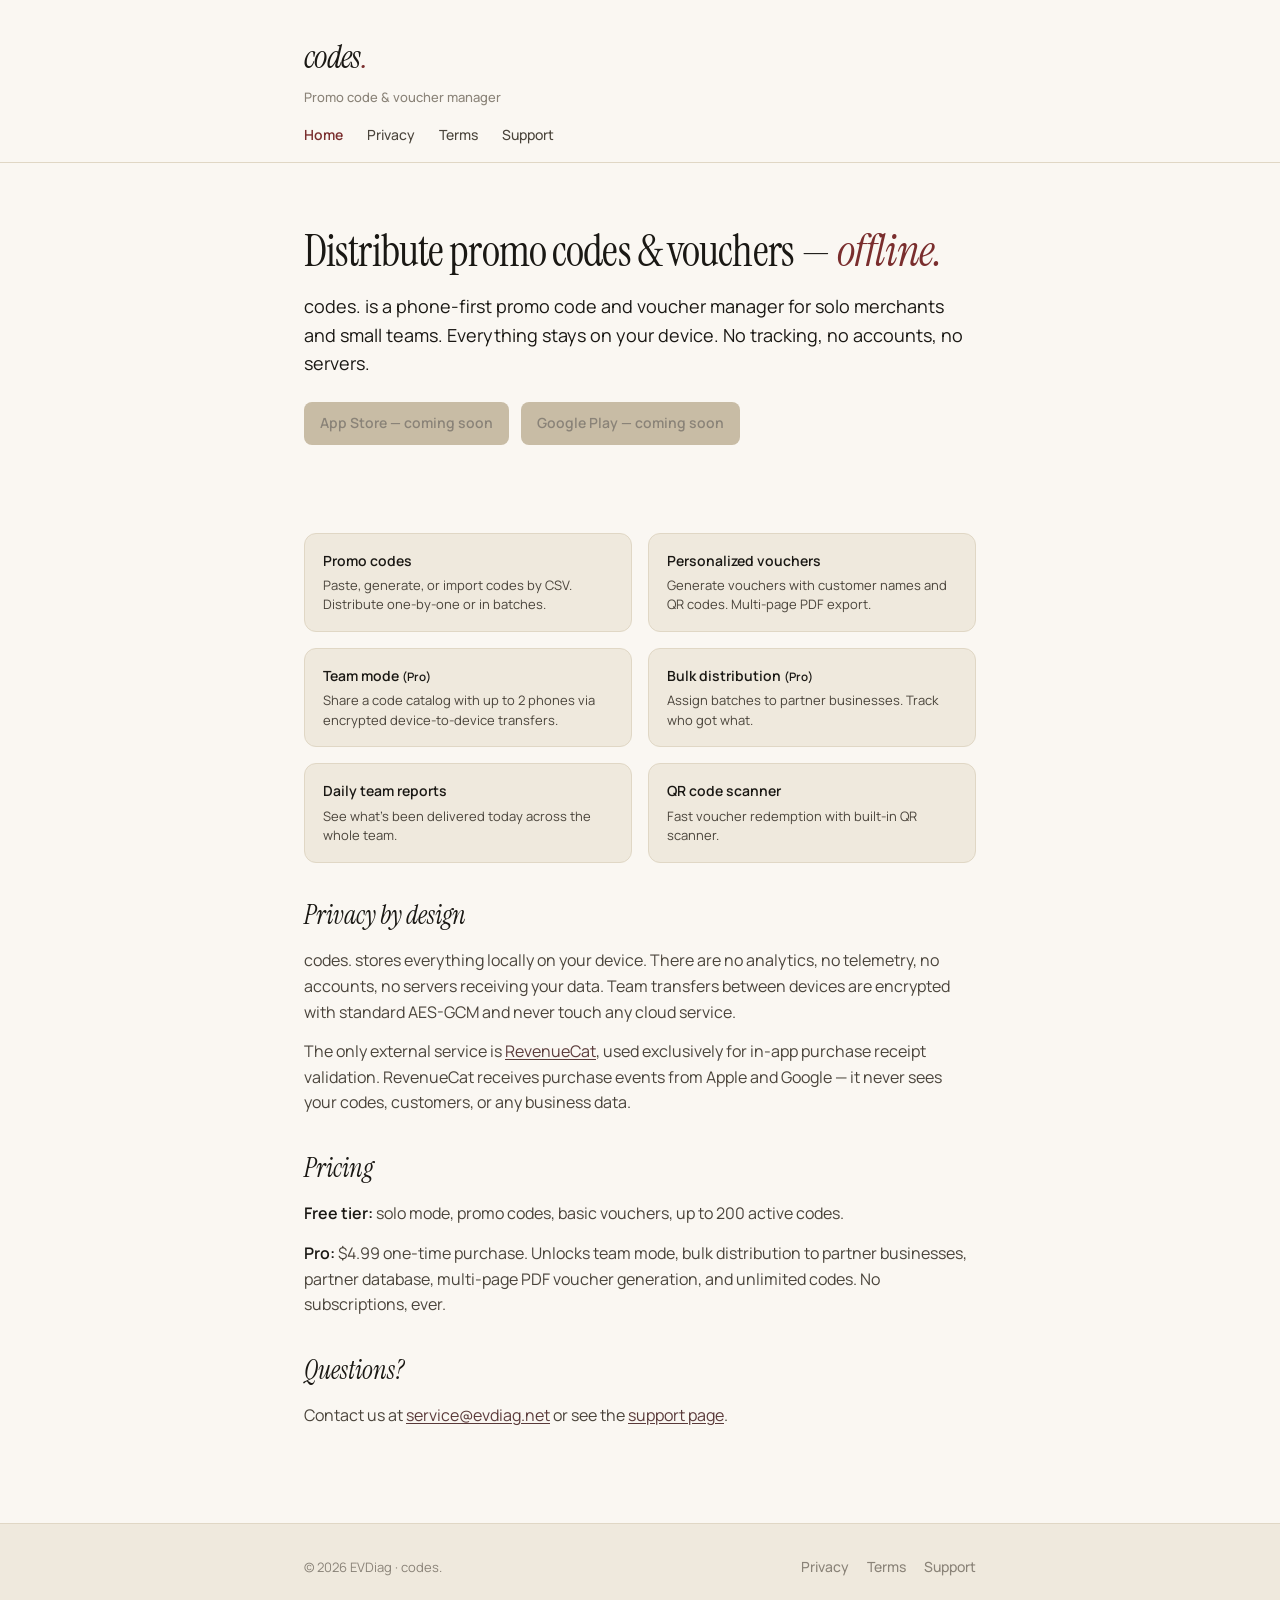
==== index.html @ fb245949 "Initial commit: static site for codes.evdiag.net" ====
<!DOCTYPE html>
<html lang="en">
<head>
  <meta charset="UTF-8">
  <meta name="viewport" content="width=device-width, initial-scale=1.0">
  <title>codes. — promo code & voucher manager</title>
  <meta name="description" content="Offline promo code and voucher distribution for solo merchants and small teams. No tracking, no accounts, no servers. iOS and Android.">
  <link rel="stylesheet" href="style.css">
  <link rel="icon" type="image/png" href="/favicon.png">
  <meta property="og:title" content="codes. — promo code & voucher manager">
  <meta property="og:description" content="Distribute promo codes and vouchers offline. Team-shareable. No tracking.">
  <meta property="og:type" content="website">
  <meta property="og:url" content="https://codes.evdiag.net">
</head>
<body>

<header>
  <div class="container">
    <a href="/" class="brand">codes<span class="dot">.</span></a>
    <div class="tagline">Promo code &amp; voucher manager</div>
    <nav>
      <a href="/" class="active">Home</a>
      <a href="/privacy">Privacy</a>
      <a href="/terms">Terms</a>
      <a href="/support">Support</a>
    </nav>
  </div>
</header>

<main>
  <div class="container">

    <section class="hero">
      <h1>Distribute promo codes &amp; vouchers — <em>offline.</em></h1>
      <p class="lead">
        codes. is a phone-first promo code and voucher manager for solo merchants and small teams.
        Everything stays on your device. No tracking, no accounts, no servers.
      </p>

      <div class="store-buttons">
        <a href="#" class="store-btn disabled">App Store — coming soon</a>
        <a href="#" class="store-btn disabled">Google Play — coming soon</a>
      </div>
    </section>

    <section class="hero-features">
      <div class="feature">
        <div class="feature-title">Promo codes</div>
        <div class="feature-body">Paste, generate, or import codes by CSV. Distribute one-by-one or in batches.</div>
      </div>
      <div class="feature">
        <div class="feature-title">Personalized vouchers</div>
        <div class="feature-body">Generate vouchers with customer names and QR codes. Multi-page PDF export.</div>
      </div>
      <div class="feature">
        <div class="feature-title">Team mode <small>(Pro)</small></div>
        <div class="feature-body">Share a code catalog with up to 2 phones via encrypted device-to-device transfers.</div>
      </div>
      <div class="feature">
        <div class="feature-title">Bulk distribution <small>(Pro)</small></div>
        <div class="feature-body">Assign batches to partner businesses. Track who got what.</div>
      </div>
      <div class="feature">
        <div class="feature-title">Daily team reports</div>
        <div class="feature-body">See what's been delivered today across the whole team.</div>
      </div>
      <div class="feature">
        <div class="feature-title">QR code scanner</div>
        <div class="feature-body">Fast voucher redemption with built-in QR scanner.</div>
      </div>
    </section>

    <h2>Privacy by design</h2>
    <p>
      codes. stores everything locally on your device. There are no analytics, no telemetry,
      no accounts, no servers receiving your data. Team transfers between devices are encrypted
      with standard AES-GCM and never touch any cloud service.
    </p>
    <p>
      The only external service is <a href="https://www.revenuecat.com/">RevenueCat</a>, used
      exclusively for in-app purchase receipt validation. RevenueCat receives purchase events
      from Apple and Google — it never sees your codes, customers, or any business data.
    </p>

    <h2>Pricing</h2>
    <p>
      <strong>Free tier:</strong> solo mode, promo codes, basic vouchers, up to 200 active codes.
    </p>
    <p>
      <strong>Pro:</strong> $4.99 one-time purchase. Unlocks team mode, bulk distribution to partner
      businesses, partner database, multi-page PDF voucher generation, and unlimited codes.
      No subscriptions, ever.
    </p>

    <h2>Questions?</h2>
    <p>
      Contact us at <a href="mailto:service@evdiag.net">service@evdiag.net</a> or
      see the <a href="/support">support page</a>.
    </p>

  </div>
</main>

<footer>
  <div class="container">
    <div>&copy; 2026 EVDiag · codes.</div>
    <nav>
      <a href="/privacy">Privacy</a>
      <a href="/terms">Terms</a>
      <a href="/support">Support</a>
    </nav>
  </div>
</footer>

</body>
</html>
---- style.css ----
/* codes.evdiag.net — minimal styling, matches app aesthetic */

@import url('https://fonts.googleapis.com/css2?family=Instrument+Serif:ital@0;1&family=Manrope:wght@400;500;600;700&display=swap');

:root {
  --paper:        #faf7f2;
  --paper-2:      #efe9dd;
  --ink:          #1a1814;
  --ink-soft:     #4a443b;
  --muted:        #8a8378;
  --rule:         #e0d7c5;
  --rule-strong:  #c8bca5;
  --accent:       #7A2E2E;    /* maroon — same as app */
  --accent-soft:  #c4978e;
  --blue:         #1F4D6B;    /* promo accent */
  --link:         #5a3a3a;
}

* { box-sizing: border-box; margin: 0; padding: 0; }

html {
  font-family: 'Manrope', system-ui, -apple-system, sans-serif;
  font-size: 16px;
  line-height: 1.6;
  color: var(--ink);
  background: var(--paper);
  -webkit-text-size-adjust: 100%;
}

body {
  min-height: 100vh;
  display: flex;
  flex-direction: column;
}

.container {
  max-width: 720px;
  margin: 0 auto;
  padding: 0 24px;
  width: 100%;
}

/* ─── Header ─────────────────────────────────────────────── */

header {
  padding: 32px 0 16px;
  border-bottom: 1px solid var(--rule);
  margin-bottom: 32px;
}

.brand {
  font-family: 'Instrument Serif', serif;
  font-style: italic;
  font-size: 32px;
  font-weight: 400;
  color: var(--ink);
  text-decoration: none;
  letter-spacing: -0.02em;
}

.brand:hover { color: var(--accent); }

.brand .dot { color: var(--accent); }

.tagline {
  font-size: 13px;
  color: var(--muted);
  margin-top: 4px;
  font-weight: 500;
}

nav {
  margin-top: 16px;
  display: flex;
  gap: 24px;
  flex-wrap: wrap;
  font-size: 14px;
}

nav a {
  color: var(--ink-soft);
  text-decoration: none;
  font-weight: 500;
}

nav a:hover { color: var(--accent); }

nav a.active { color: var(--accent); font-weight: 600; }

/* ─── Main content ────────────────────────────────────────── */

main {
  flex: 1;
  padding: 8px 0 80px;
}

h1 {
  font-family: 'Instrument Serif', serif;
  font-weight: 400;
  font-size: 44px;
  line-height: 1.1;
  margin-bottom: 16px;
  letter-spacing: -0.02em;
}

h1 em {
  font-style: italic;
  color: var(--accent);
}

h2 {
  font-family: 'Instrument Serif', serif;
  font-style: italic;
  font-weight: 400;
  font-size: 26px;
  margin: 32px 0 12px;
  color: var(--ink);
}

h3 {
  font-size: 16px;
  font-weight: 600;
  margin: 20px 0 8px;
  color: var(--ink);
}

p {
  margin-bottom: 14px;
  color: var(--ink-soft);
}

p.lead {
  font-size: 18px;
  color: var(--ink);
  margin-bottom: 24px;
}

ul, ol {
  padding-left: 24px;
  margin-bottom: 16px;
  color: var(--ink-soft);
}

li { margin-bottom: 6px; }

a { color: var(--link); text-decoration: underline; text-underline-offset: 2px; }
a:hover { color: var(--accent); }

strong { color: var(--ink); font-weight: 600; }

code {
  background: var(--paper-2);
  padding: 2px 6px;
  border-radius: 4px;
  font-size: 13px;
  font-family: 'SF Mono', Menlo, Consolas, monospace;
}

hr {
  border: none;
  border-top: 1px solid var(--rule);
  margin: 32px 0;
}

/* ─── Landing page hero ───────────────────────────────────── */

.hero {
  padding: 24px 0 32px;
}

.hero-features {
  display: grid;
  grid-template-columns: 1fr;
  gap: 16px;
  margin: 32px 0;
}

@media (min-width: 600px) {
  .hero-features {
    grid-template-columns: 1fr 1fr;
  }
}

.feature {
  background: var(--paper-2);
  padding: 16px 18px;
  border-radius: 12px;
  border: 1px solid var(--rule);
}

.feature-title {
  font-weight: 600;
  font-size: 14px;
  color: var(--ink);
  margin-bottom: 4px;
}

.feature-body {
  font-size: 13px;
  color: var(--ink-soft);
  line-height: 1.5;
}

.store-buttons {
  display: flex;
  gap: 12px;
  flex-wrap: wrap;
  margin: 24px 0;
}

.store-btn {
  display: inline-flex;
  align-items: center;
  gap: 8px;
  padding: 10px 16px;
  background: var(--ink);
  color: var(--paper);
  text-decoration: none;
  border-radius: 8px;
  font-size: 14px;
  font-weight: 600;
  transition: opacity 0.15s;
}

.store-btn:hover {
  color: var(--paper);
  opacity: 0.85;
}

.store-btn.disabled {
  background: var(--rule-strong);
  color: var(--muted);
  cursor: not-allowed;
  pointer-events: none;
}

/* ─── Legal page meta ─────────────────────────────────────── */

.legal-meta {
  font-size: 13px;
  color: var(--muted);
  padding: 8px 0 24px;
  border-bottom: 1px solid var(--rule);
  margin-bottom: 24px;
}

.legal-meta strong { color: var(--ink-soft); }

/* ─── Footer ──────────────────────────────────────────────── */

footer {
  background: var(--paper-2);
  border-top: 1px solid var(--rule);
  padding: 32px 0;
  margin-top: auto;
}

footer .container {
  display: flex;
  justify-content: space-between;
  align-items: center;
  flex-wrap: wrap;
  gap: 16px;
  font-size: 13px;
  color: var(--muted);
}

footer nav {
  margin: 0;
  gap: 18px;
}

footer nav a {
  color: var(--muted);
}

footer nav a:hover {
  color: var(--accent);
}

/* ─── Mobile tweaks ───────────────────────────────────────── */

@media (max-width: 600px) {
  .container { padding: 0 20px; }
  h1 { font-size: 34px; }
  h2 { font-size: 22px; }
  header { padding: 24px 0 12px; margin-bottom: 24px; }
  main { padding: 0 0 48px; }
  .brand { font-size: 28px; }
  footer .container { flex-direction: column; text-align: center; }
}
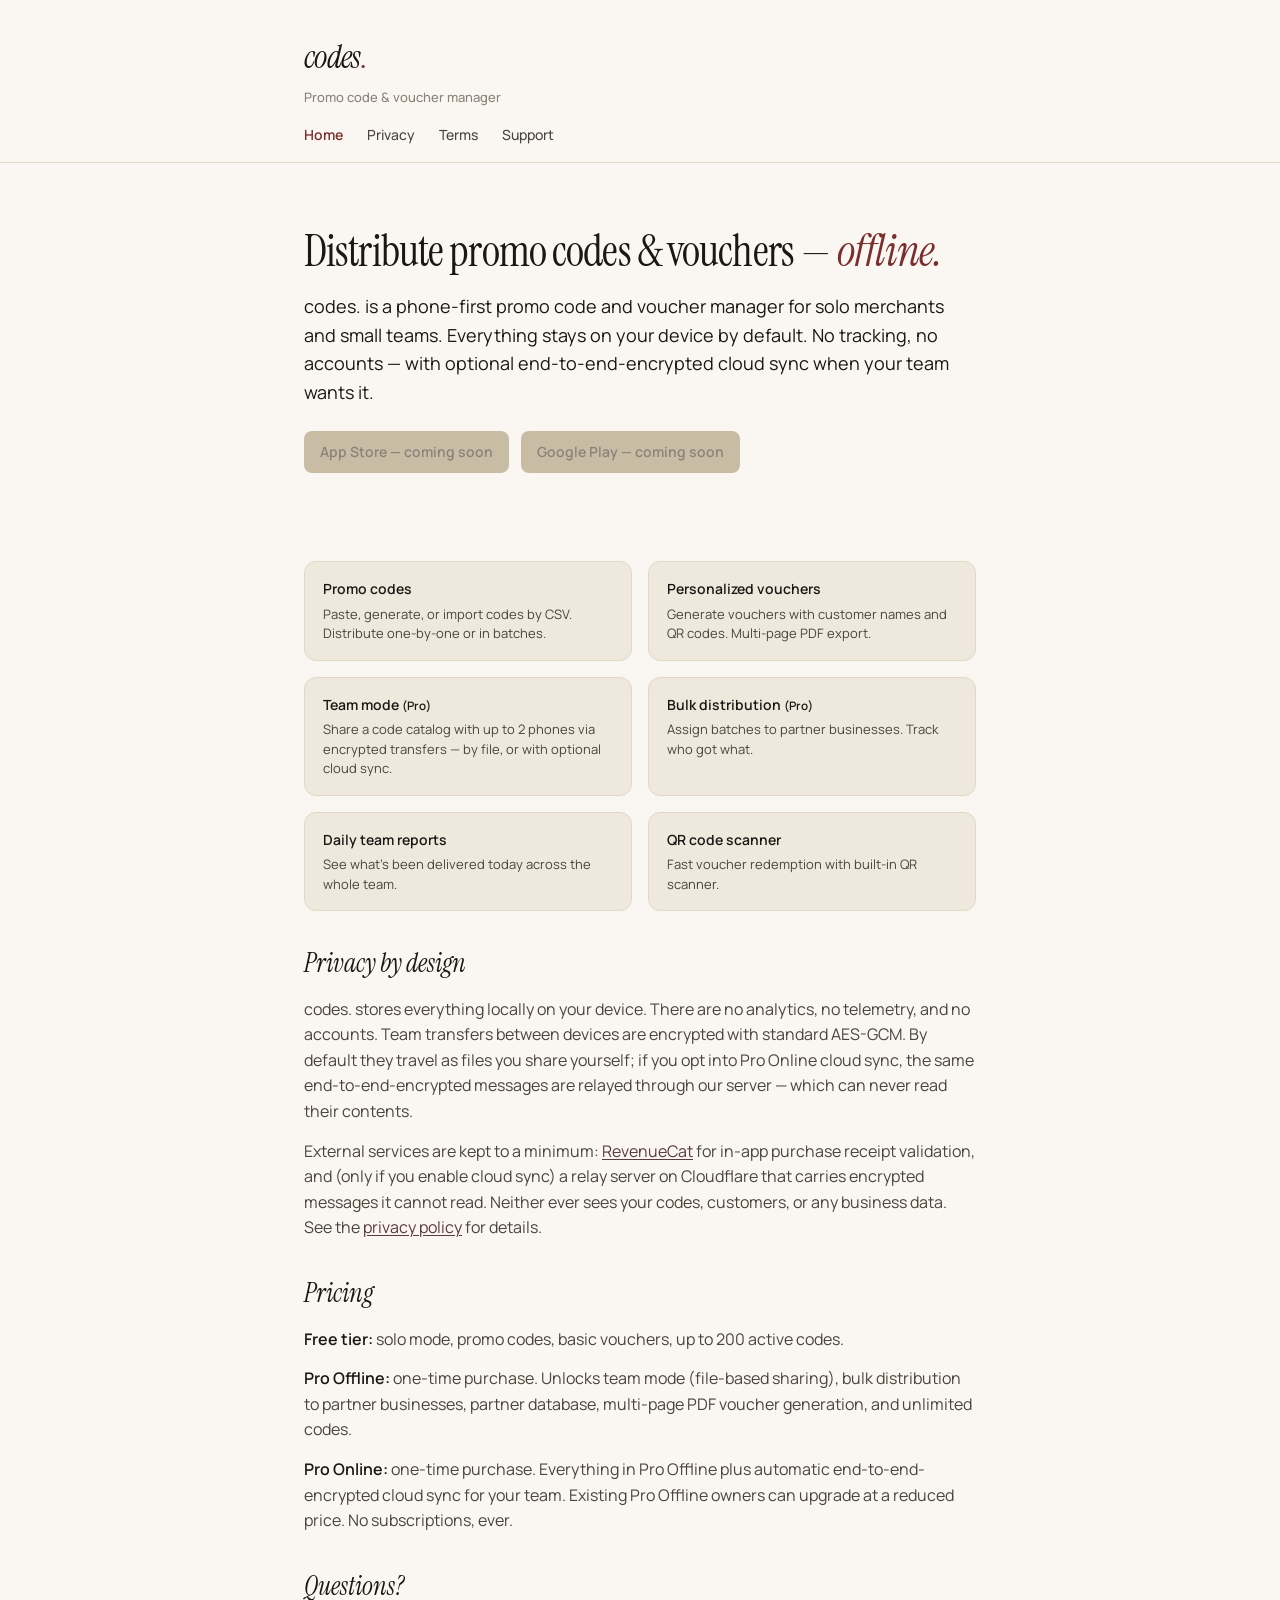
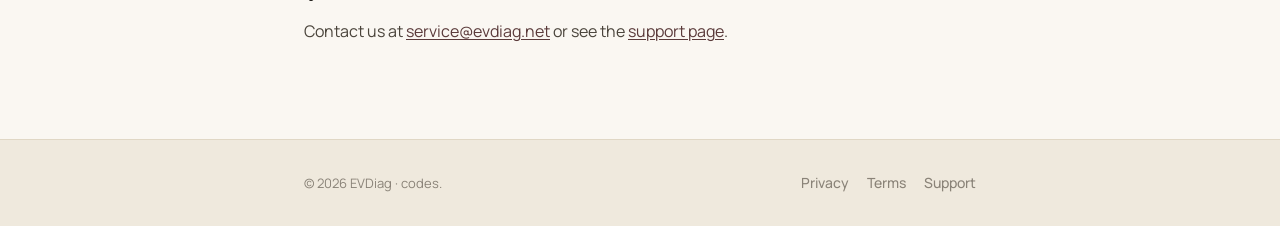
==== commit a91ef4dc: "docs: update site for optional cloud sync — privacy relay data model + account-deletion section, ter" ====
--- a/index.html
+++ b/index.html
@@ -4,11 +4,11 @@
   <meta charset="UTF-8">
   <meta name="viewport" content="width=device-width, initial-scale=1.0">
   <title>codes. — promo code & voucher manager</title>
-  <meta name="description" content="Offline promo code and voucher distribution for solo merchants and small teams. No tracking, no accounts, no servers. iOS and Android.">
+  <meta name="description" content="Offline-first promo code and voucher distribution for solo merchants and small teams. No tracking, no accounts. Optional encrypted cloud sync. iOS and Android.">
   <link rel="stylesheet" href="style.css">
   <link rel="icon" type="image/png" href="/favicon.png">
   <meta property="og:title" content="codes. — promo code & voucher manager">
-  <meta property="og:description" content="Distribute promo codes and vouchers offline. Team-shareable. No tracking.">
+  <meta property="og:description" content="Distribute promo codes and vouchers offline-first. Team-shareable, with optional encrypted cloud sync. No tracking.">
   <meta property="og:type" content="website">
   <meta property="og:url" content="https://codes.evdiag.net">
 </head>
@@ -34,7 +34,8 @@
       <h1>Distribute promo codes &amp; vouchers — <em>offline.</em></h1>
       <p class="lead">
         codes. is a phone-first promo code and voucher manager for solo merchants and small teams.
-        Everything stays on your device. No tracking, no accounts, no servers.
+        Everything stays on your device by default. No tracking, no accounts — with optional
+        end-to-end-encrypted cloud sync when your team wants it.
       </p>
 
       <div class="store-buttons">
@@ -54,7 +55,7 @@
       </div>
       <div class="feature">
         <div class="feature-title">Team mode <small>(Pro)</small></div>
-        <div class="feature-body">Share a code catalog with up to 2 phones via encrypted device-to-device transfers.</div>
+        <div class="feature-body">Share a code catalog with up to 2 phones via encrypted transfers — by file, or with optional cloud sync.</div>
       </div>
       <div class="feature">
         <div class="feature-title">Bulk distribution <small>(Pro)</small></div>
@@ -73,13 +74,16 @@
     <h2>Privacy by design</h2>
     <p>
       codes. stores everything locally on your device. There are no analytics, no telemetry,
-      no accounts, no servers receiving your data. Team transfers between devices are encrypted
-      with standard AES-GCM and never touch any cloud service.
+      and no accounts. Team transfers between devices are encrypted with standard AES-GCM. By
+      default they travel as files you share yourself; if you opt into Pro Online cloud sync,
+      the same end-to-end-encrypted messages are relayed through our server — which can never
+      read their contents.
     </p>
     <p>
-      The only external service is <a href="https://www.revenuecat.com/">RevenueCat</a>, used
-      exclusively for in-app purchase receipt validation. RevenueCat receives purchase events
-      from Apple and Google — it never sees your codes, customers, or any business data.
+      External services are kept to a minimum: <a href="https://www.revenuecat.com/">RevenueCat</a>
+      for in-app purchase receipt validation, and (only if you enable cloud sync) a relay server
+      on Cloudflare that carries encrypted messages it cannot read. Neither ever sees your codes,
+      customers, or any business data. See the <a href="/privacy">privacy policy</a> for details.
     </p>
 
     <h2>Pricing</h2>
@@ -87,9 +91,14 @@
       <strong>Free tier:</strong> solo mode, promo codes, basic vouchers, up to 200 active codes.
     </p>
     <p>
-      <strong>Pro:</strong> $4.99 one-time purchase. Unlocks team mode, bulk distribution to partner
-      businesses, partner database, multi-page PDF voucher generation, and unlimited codes.
-      No subscriptions, ever.
+      <strong>Pro Offline:</strong> one-time purchase. Unlocks team mode (file-based sharing),
+      bulk distribution to partner businesses, partner database, multi-page PDF voucher
+      generation, and unlimited codes.
+    </p>
+    <p>
+      <strong>Pro Online:</strong> one-time purchase. Everything in Pro Offline plus automatic
+      end-to-end-encrypted cloud sync for your team. Existing Pro Offline owners can upgrade at a
+      reduced price. No subscriptions, ever.
     </p>
 
     <h2>Questions?</h2>
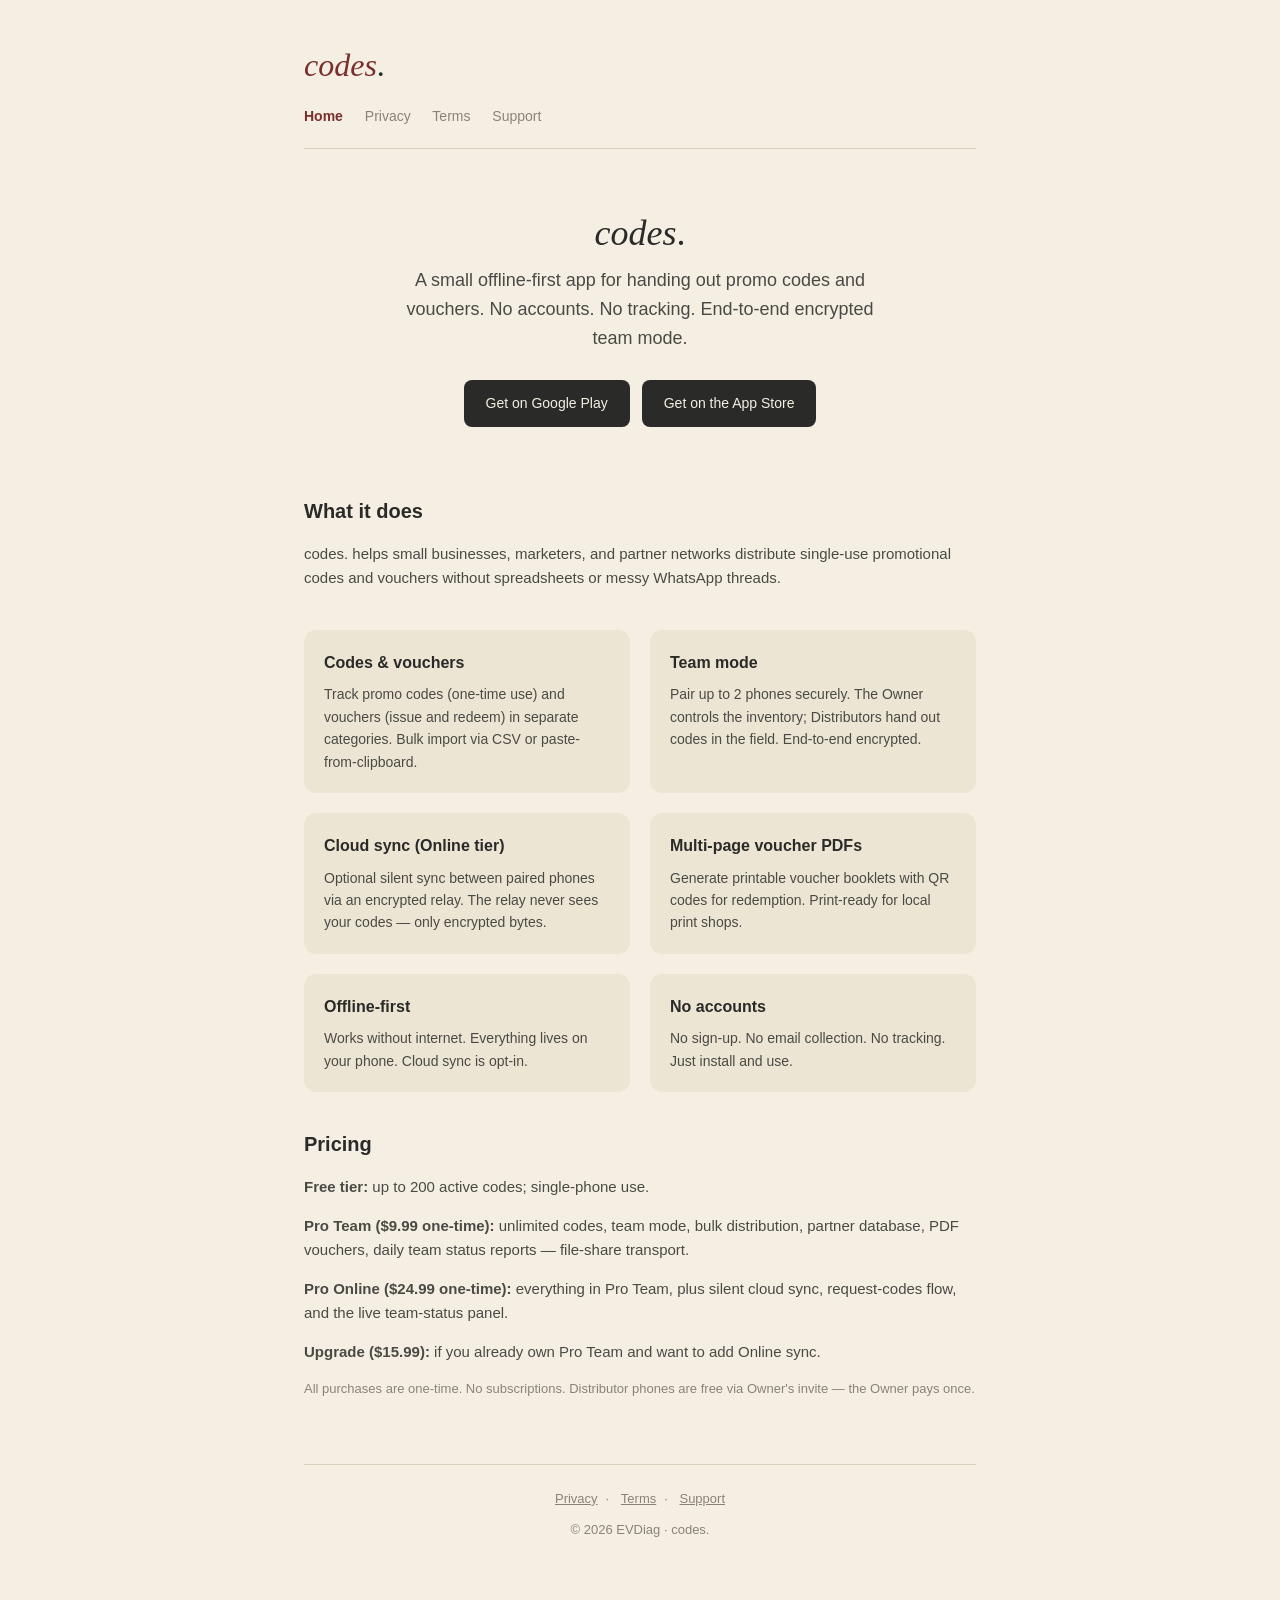
==== commit 2ad63d07: "Initial commit: static site for codes.evdiag.net" ====
--- a/index.html
+++ b/index.html
@@ -1,125 +1,82 @@
 <!DOCTYPE html>
 <html lang="en">
 <head>
-  <meta charset="UTF-8">
-  <meta name="viewport" content="width=device-width, initial-scale=1.0">
-  <title>codes. — promo code & voucher manager</title>
-  <meta name="description" content="Offline-first promo code and voucher distribution for solo merchants and small teams. No tracking, no accounts. Optional encrypted cloud sync. iOS and Android.">
-  <link rel="stylesheet" href="style.css">
-  <link rel="icon" type="image/png" href="/favicon.png">
-  <meta property="og:title" content="codes. — promo code & voucher manager">
-  <meta property="og:description" content="Distribute promo codes and vouchers offline-first. Team-shareable, with optional encrypted cloud sync. No tracking.">
-  <meta property="og:type" content="website">
-  <meta property="og:url" content="https://codes.evdiag.net">
+  <meta charset="utf-8">
+  <meta name="viewport" content="width=device-width, initial-scale=1">
+  <title>codes. — promo code & voucher distribution for small teams</title>
+  <meta name="description" content="A small offline-first app for handing out promo codes and vouchers. No accounts. No tracking. End-to-end encrypted team mode.">
+  <link rel="stylesheet" href="/style.css">
 </head>
 <body>
-
-<header>
-  <div class="container">
-    <a href="/" class="brand">codes<span class="dot">.</span></a>
-    <div class="tagline">Promo code &amp; voucher manager</div>
-    <nav>
-      <a href="/" class="active">Home</a>
-      <a href="/privacy">Privacy</a>
-      <a href="/terms">Terms</a>
-      <a href="/support">Support</a>
-    </nav>
-  </div>
-</header>
-
-<main>
-  <div class="container">
+  <div class="wrap">
+    <header>
+      <a href="/" class="brand">codes<span class="dot">.</span></a>
+      <nav>
+        <a href="/" class="active">Home</a>
+        <a href="/privacy">Privacy</a>
+        <a href="/terms">Terms</a>
+        <a href="/support">Support</a>
+      </nav>
+    </header>
 
     <section class="hero">
-      <h1>Distribute promo codes &amp; vouchers — <em>offline.</em></h1>
-      <p class="lead">
-        codes. is a phone-first promo code and voucher manager for solo merchants and small teams.
-        Everything stays on your device by default. No tracking, no accounts — with optional
-        end-to-end-encrypted cloud sync when your team wants it.
-      </p>
+      <h1>codes<span style="color:var(--ink);font-style:normal">.</span></h1>
+      <p class="tagline">A small offline-first app for handing out promo codes and vouchers. No accounts. No tracking. End-to-end encrypted team mode.</p>
 
-      <div class="store-buttons">
-        <a href="#" class="store-btn disabled">App Store — coming soon</a>
-        <a href="#" class="store-btn disabled">Google Play — coming soon</a>
+      <div class="store-badges">
+        <a href="https://play.google.com/store/apps/details?id=com.rfmot.promocodes">Get on Google Play</a>
+        <a href="https://apps.apple.com/app/id6772552895">Get on the App Store</a>
       </div>
     </section>
 
-    <section class="hero-features">
-      <div class="feature">
-        <div class="feature-title">Promo codes</div>
-        <div class="feature-body">Paste, generate, or import codes by CSV. Distribute one-by-one or in batches.</div>
-      </div>
-      <div class="feature">
-        <div class="feature-title">Personalized vouchers</div>
-        <div class="feature-body">Generate vouchers with customer names and QR codes. Multi-page PDF export.</div>
-      </div>
-      <div class="feature">
-        <div class="feature-title">Team mode <small>(Pro)</small></div>
-        <div class="feature-body">Share a code catalog with up to 2 phones via encrypted transfers — by file, or with optional cloud sync.</div>
-      </div>
-      <div class="feature">
-        <div class="feature-title">Bulk distribution <small>(Pro)</small></div>
-        <div class="feature-body">Assign batches to partner businesses. Track who got what.</div>
-      </div>
-      <div class="feature">
-        <div class="feature-title">Daily team reports</div>
-        <div class="feature-body">See what's been delivered today across the whole team.</div>
-      </div>
-      <div class="feature">
-        <div class="feature-title">QR code scanner</div>
-        <div class="feature-body">Fast voucher redemption with built-in QR scanner.</div>
+    <section>
+      <h2>What it does</h2>
+      <p>codes. helps small businesses, marketers, and partner networks distribute single-use promotional codes and vouchers without spreadsheets or messy WhatsApp threads.</p>
+
+      <div class="features">
+        <div class="feature">
+          <h3>Codes & vouchers</h3>
+          <p>Track promo codes (one-time use) and vouchers (issue and redeem) in separate categories. Bulk import via CSV or paste-from-clipboard.</p>
+        </div>
+        <div class="feature">
+          <h3>Team mode</h3>
+          <p>Pair up to 2 phones securely. The Owner controls the inventory; Distributors hand out codes in the field. End-to-end encrypted.</p>
+        </div>
+        <div class="feature">
+          <h3>Cloud sync (Online tier)</h3>
+          <p>Optional silent sync between paired phones via an encrypted relay. The relay never sees your codes — only encrypted bytes.</p>
+        </div>
+        <div class="feature">
+          <h3>Multi-page voucher PDFs</h3>
+          <p>Generate printable voucher booklets with QR codes for redemption. Print-ready for local print shops.</p>
+        </div>
+        <div class="feature">
+          <h3>Offline-first</h3>
+          <p>Works without internet. Everything lives on your phone. Cloud sync is opt-in.</p>
+        </div>
+        <div class="feature">
+          <h3>No accounts</h3>
+          <p>No sign-up. No email collection. No tracking. Just install and use.</p>
+        </div>
       </div>
     </section>
 
-    <h2>Privacy by design</h2>
-    <p>
-      codes. stores everything locally on your device. There are no analytics, no telemetry,
-      and no accounts. Team transfers between devices are encrypted with standard AES-GCM. By
-      default they travel as files you share yourself; if you opt into Pro Online cloud sync,
-      the same end-to-end-encrypted messages are relayed through our server — which can never
-      read their contents.
-    </p>
-    <p>
-      External services are kept to a minimum: <a href="https://www.revenuecat.com/">RevenueCat</a>
-      for in-app purchase receipt validation, and (only if you enable cloud sync) a relay server
-      on Cloudflare that carries encrypted messages it cannot read. Neither ever sees your codes,
-      customers, or any business data. See the <a href="/privacy">privacy policy</a> for details.
-    </p>
+    <section>
+      <h2>Pricing</h2>
+      <p><strong>Free tier:</strong> up to 200 active codes; single-phone use.</p>
+      <p><strong>Pro Team ($9.99 one-time):</strong> unlimited codes, team mode, bulk distribution, partner database, PDF vouchers, daily team status reports — file-share transport.</p>
+      <p><strong>Pro Online ($24.99 one-time):</strong> everything in Pro Team, plus silent cloud sync, request-codes flow, and the live team-status panel.</p>
+      <p><strong>Upgrade ($15.99):</strong> if you already own Pro Team and want to add Online sync.</p>
+      <p class="meta">All purchases are one-time. No subscriptions. Distributor phones are free via Owner's invite — the Owner pays once.</p>
+    </section>
 
-    <h2>Pricing</h2>
-    <p>
-      <strong>Free tier:</strong> solo mode, promo codes, basic vouchers, up to 200 active codes.
-    </p>
-    <p>
-      <strong>Pro Offline:</strong> one-time purchase. Unlocks team mode (file-based sharing),
-      bulk distribution to partner businesses, partner database, multi-page PDF voucher
-      generation, and unlimited codes.
-    </p>
-    <p>
-      <strong>Pro Online:</strong> one-time purchase. Everything in Pro Offline plus automatic
-      end-to-end-encrypted cloud sync for your team. Existing Pro Offline owners can upgrade at a
-      reduced price. No subscriptions, ever.
-    </p>
-
-    <h2>Questions?</h2>
-    <p>
-      Contact us at <a href="mailto:service@evdiag.net">service@evdiag.net</a> or
-      see the <a href="/support">support page</a>.
-    </p>
-
+    <footer>
+      <a href="/privacy">Privacy</a>·
+      <a href="/terms">Terms</a>·
+      <a href="/support">Support</a>
+      <div style="margin-top:10px;">© <span id="year">2026</span> EVDiag · codes.</div>
+    </footer>
   </div>
-</main>
-
-<footer>
-  <div class="container">
-    <div>&copy; 2026 EVDiag · codes.</div>
-    <nav>
-      <a href="/privacy">Privacy</a>
-      <a href="/terms">Terms</a>
-      <a href="/support">Support</a>
-    </nav>
-  </div>
-</footer>
-
+  <script>document.getElementById('year').textContent = new Date().getFullYear();</script>
 </body>
 </html>
--- a/style.css
+++ b/style.css
@@ -1,291 +1,214 @@
-/* codes.evdiag.net — minimal styling, matches app aesthetic */
-
-@import url('https://fonts.googleapis.com/css2?family=Instrument+Serif:ital@0;1&family=Manrope:wght@400;500;600;700&display=swap');
+/* codes.evdiag.net — shared styles
+   Minimal, paper-like aesthetic matching the app. No external deps. */
 
 :root {
-  --paper:        #faf7f2;
-  --paper-2:      #efe9dd;
-  --ink:          #1a1814;
-  --ink-soft:     #4a443b;
-  --muted:        #8a8378;
-  --rule:         #e0d7c5;
-  --rule-strong:  #c8bca5;
-  --accent:       #7A2E2E;    /* maroon — same as app */
-  --accent-soft:  #c4978e;
-  --blue:         #1F4D6B;    /* promo accent */
-  --link:         #5a3a3a;
-}
-
-* { box-sizing: border-box; margin: 0; padding: 0; }
-
-html {
-  font-family: 'Manrope', system-ui, -apple-system, sans-serif;
-  font-size: 16px;
-  line-height: 1.6;
-  color: var(--ink);
+  --paper:    #F5EFE3;
+  --paper-2:  #ECE5D3;
+  --ink:      #2A2A28;
+  --ink-soft: #4A4A45;
+  --muted:    #8A8278;
+  --rule:     #D9D1BD;
+  --accent:   #7A2E2E;
+  --amber:    #B45F06;
+  --amber-bg: #FDF4E3;
+}
+
+* { box-sizing: border-box; }
+
+html, body {
+  margin: 0; padding: 0;
   background: var(--paper);
-  -webkit-text-size-adjust: 100%;
-}
-
-body {
-  min-height: 100vh;
-  display: flex;
-  flex-direction: column;
-}
-
-.container {
+  color: var(--ink);
+  font: 16px/1.6 -apple-system, BlinkMacSystemFont, "Segoe UI", Roboto,
+        "Helvetica Neue", Helvetica, Arial, sans-serif;
+  -webkit-font-smoothing: antialiased;
+}
+
+.wrap {
   max-width: 720px;
   margin: 0 auto;
-  padding: 0 24px;
-  width: 100%;
-}
-
-/* ─── Header ─────────────────────────────────────────────── */
+  padding: 32px 24px 64px;
+}
 
 header {
-  padding: 32px 0 16px;
+  padding-top: 8px;
+  margin-bottom: 32px;
   border-bottom: 1px solid var(--rule);
-  margin-bottom: 32px;
-}
-
-.brand {
-  font-family: 'Instrument Serif', serif;
+  padding-bottom: 20px;
+}
+
+header .brand {
+  font-family: 'Times New Roman', Times, Georgia, serif;
   font-style: italic;
   font-size: 32px;
+  color: var(--accent);
+  text-decoration: none;
+  display: inline-block;
+}
+
+header .brand .dot {
+  color: var(--ink);
+  font-style: normal;
+}
+
+header nav {
+  margin-top: 14px;
+  font-size: 14px;
+}
+
+header nav a {
+  color: var(--muted);
+  text-decoration: none;
+  margin-right: 18px;
+}
+
+header nav a:hover { color: var(--ink); }
+header nav a.active {
+  color: var(--accent);
+  font-weight: 600;
+}
+
+h1 {
+  font-family: 'Times New Roman', Times, Georgia, serif;
+  font-style: italic;
+  font-size: 36px;
   font-weight: 400;
   color: var(--ink);
-  text-decoration: none;
-  letter-spacing: -0.02em;
-}
-
-.brand:hover { color: var(--accent); }
-
-.brand .dot { color: var(--accent); }
-
-.tagline {
+  margin: 0 0 8px;
+  line-height: 1.15;
+}
+
+h2 {
+  font-size: 20px;
+  margin-top: 36px;
+  margin-bottom: 12px;
+  color: var(--ink);
+}
+
+h3 {
+  font-size: 16px;
+  margin-top: 24px;
+  margin-bottom: 8px;
+  color: var(--ink-soft);
+}
+
+p, ul, ol {
+  color: var(--ink-soft);
+  font-size: 15px;
+}
+
+ul, ol { padding-left: 24px; }
+li { margin-bottom: 6px; }
+
+a { color: var(--accent); }
+
+.lead {
+  font-size: 17px;
+  color: var(--ink-soft);
+  margin-top: 0;
+}
+
+.meta {
   font-size: 13px;
   color: var(--muted);
-  margin-top: 4px;
-  font-weight: 500;
-}
-
-nav {
-  margin-top: 16px;
+  margin-top: 6px;
+}
+
+.note {
+  background: var(--paper-2);
+  border-radius: 8px;
+  padding: 14px 16px;
+  font-size: 14px;
+  margin: 18px 0;
+  border-left: 3px solid var(--accent);
+}
+
+.warn {
+  background: var(--amber-bg);
+  color: var(--amber);
+  border-radius: 8px;
+  padding: 14px 16px;
+  font-size: 14px;
+  margin: 18px 0;
+  border-left: 3px solid var(--amber);
+}
+
+code, pre {
+  font-family: ui-monospace, SFMono-Regular, "SF Mono", Menlo, monospace;
+  background: var(--paper-2);
+  padding: 1px 6px;
+  border-radius: 4px;
+  font-size: 13px;
+}
+
+footer {
+  margin-top: 64px;
+  padding-top: 24px;
+  border-top: 1px solid var(--rule);
+  font-size: 13px;
+  color: var(--muted);
+  text-align: center;
+}
+
+footer a { color: var(--muted); margin: 0 8px; }
+
+/* Hero (landing only) */
+.hero {
+  text-align: center;
+  padding: 32px 0;
+}
+
+.hero .tagline {
+  font-size: 18px;
+  color: var(--ink-soft);
+  max-width: 480px;
+  margin: 12px auto 28px;
+}
+
+.store-badges {
+  margin-top: 24px;
   display: flex;
-  gap: 24px;
+  gap: 12px;
+  justify-content: center;
   flex-wrap: wrap;
-  font-size: 14px;
-}
-
-nav a {
-  color: var(--ink-soft);
+}
+
+.store-badges a {
+  background: var(--ink);
+  color: var(--paper);
+  padding: 12px 22px;
+  border-radius: 8px;
   text-decoration: none;
   font-weight: 500;
-}
-
-nav a:hover { color: var(--accent); }
-
-nav a.active { color: var(--accent); font-weight: 600; }
-
-/* ─── Main content ────────────────────────────────────────── */
-
-main {
-  flex: 1;
-  padding: 8px 0 80px;
-}
-
-h1 {
-  font-family: 'Instrument Serif', serif;
-  font-weight: 400;
-  font-size: 44px;
-  line-height: 1.1;
-  margin-bottom: 16px;
-  letter-spacing: -0.02em;
-}
-
-h1 em {
-  font-style: italic;
-  color: var(--accent);
-}
-
-h2 {
-  font-family: 'Instrument Serif', serif;
-  font-style: italic;
-  font-weight: 400;
-  font-size: 26px;
-  margin: 32px 0 12px;
-  color: var(--ink);
-}
-
-h3 {
-  font-size: 16px;
-  font-weight: 600;
-  margin: 20px 0 8px;
-  color: var(--ink);
-}
-
-p {
-  margin-bottom: 14px;
-  color: var(--ink-soft);
-}
-
-p.lead {
-  font-size: 18px;
-  color: var(--ink);
-  margin-bottom: 24px;
-}
-
-ul, ol {
-  padding-left: 24px;
-  margin-bottom: 16px;
-  color: var(--ink-soft);
-}
-
-li { margin-bottom: 6px; }
-
-a { color: var(--link); text-decoration: underline; text-underline-offset: 2px; }
-a:hover { color: var(--accent); }
-
-strong { color: var(--ink); font-weight: 600; }
-
-code {
-  background: var(--paper-2);
-  padding: 2px 6px;
-  border-radius: 4px;
-  font-size: 13px;
-  font-family: 'SF Mono', Menlo, Consolas, monospace;
-}
-
-hr {
-  border: none;
-  border-top: 1px solid var(--rule);
-  margin: 32px 0;
-}
-
-/* ─── Landing page hero ───────────────────────────────────── */
-
-.hero {
-  padding: 24px 0 32px;
-}
-
-.hero-features {
+  font-size: 14px;
+  display: inline-block;
+}
+
+.features {
   display: grid;
   grid-template-columns: 1fr;
-  gap: 16px;
-  margin: 32px 0;
-}
-
-@media (min-width: 600px) {
-  .hero-features {
-    grid-template-columns: 1fr 1fr;
-  }
+  gap: 20px;
+  margin-top: 40px;
+}
+
+@media (min-width: 640px) {
+  .features { grid-template-columns: 1fr 1fr; }
 }
 
 .feature {
   background: var(--paper-2);
-  padding: 16px 18px;
   border-radius: 12px;
-  border: 1px solid var(--rule);
-}
-
-.feature-title {
-  font-weight: 600;
-  font-size: 14px;
-  color: var(--ink);
-  margin-bottom: 4px;
-}
-
-.feature-body {
-  font-size: 13px;
-  color: var(--ink-soft);
-  line-height: 1.5;
-}
-
-.store-buttons {
-  display: flex;
-  gap: 12px;
-  flex-wrap: wrap;
-  margin: 24px 0;
-}
-
-.store-btn {
-  display: inline-flex;
-  align-items: center;
-  gap: 8px;
-  padding: 10px 16px;
-  background: var(--ink);
-  color: var(--paper);
-  text-decoration: none;
-  border-radius: 8px;
-  font-size: 14px;
-  font-weight: 600;
-  transition: opacity 0.15s;
-}
-
-.store-btn:hover {
-  color: var(--paper);
-  opacity: 0.85;
-}
-
-.store-btn.disabled {
-  background: var(--rule-strong);
-  color: var(--muted);
-  cursor: not-allowed;
-  pointer-events: none;
-}
-
-/* ─── Legal page meta ─────────────────────────────────────── */
-
-.legal-meta {
-  font-size: 13px;
-  color: var(--muted);
-  padding: 8px 0 24px;
-  border-bottom: 1px solid var(--rule);
-  margin-bottom: 24px;
-}
-
-.legal-meta strong { color: var(--ink-soft); }
-
-/* ─── Footer ──────────────────────────────────────────────── */
-
-footer {
-  background: var(--paper-2);
-  border-top: 1px solid var(--rule);
-  padding: 32px 0;
-  margin-top: auto;
-}
-
-footer .container {
-  display: flex;
-  justify-content: space-between;
-  align-items: center;
-  flex-wrap: wrap;
-  gap: 16px;
-  font-size: 13px;
-  color: var(--muted);
-}
-
-footer nav {
+  padding: 20px;
+}
+
+.feature h3 {
+  margin: 0 0 8px;
+  color: var(--ink);
+  font-size: 16px;
+}
+
+.feature p {
   margin: 0;
-  gap: 18px;
-}
-
-footer nav a {
-  color: var(--muted);
-}
-
-footer nav a:hover {
-  color: var(--accent);
-}
-
-/* ─── Mobile tweaks ───────────────────────────────────────── */
-
-@media (max-width: 600px) {
-  .container { padding: 0 20px; }
-  h1 { font-size: 34px; }
-  h2 { font-size: 22px; }
-  header { padding: 24px 0 12px; margin-bottom: 24px; }
-  main { padding: 0 0 48px; }
-  .brand { font-size: 28px; }
-  footer .container { flex-direction: column; text-align: center; }
-}
+  font-size: 14px;
+  color: var(--ink-soft);
+}
